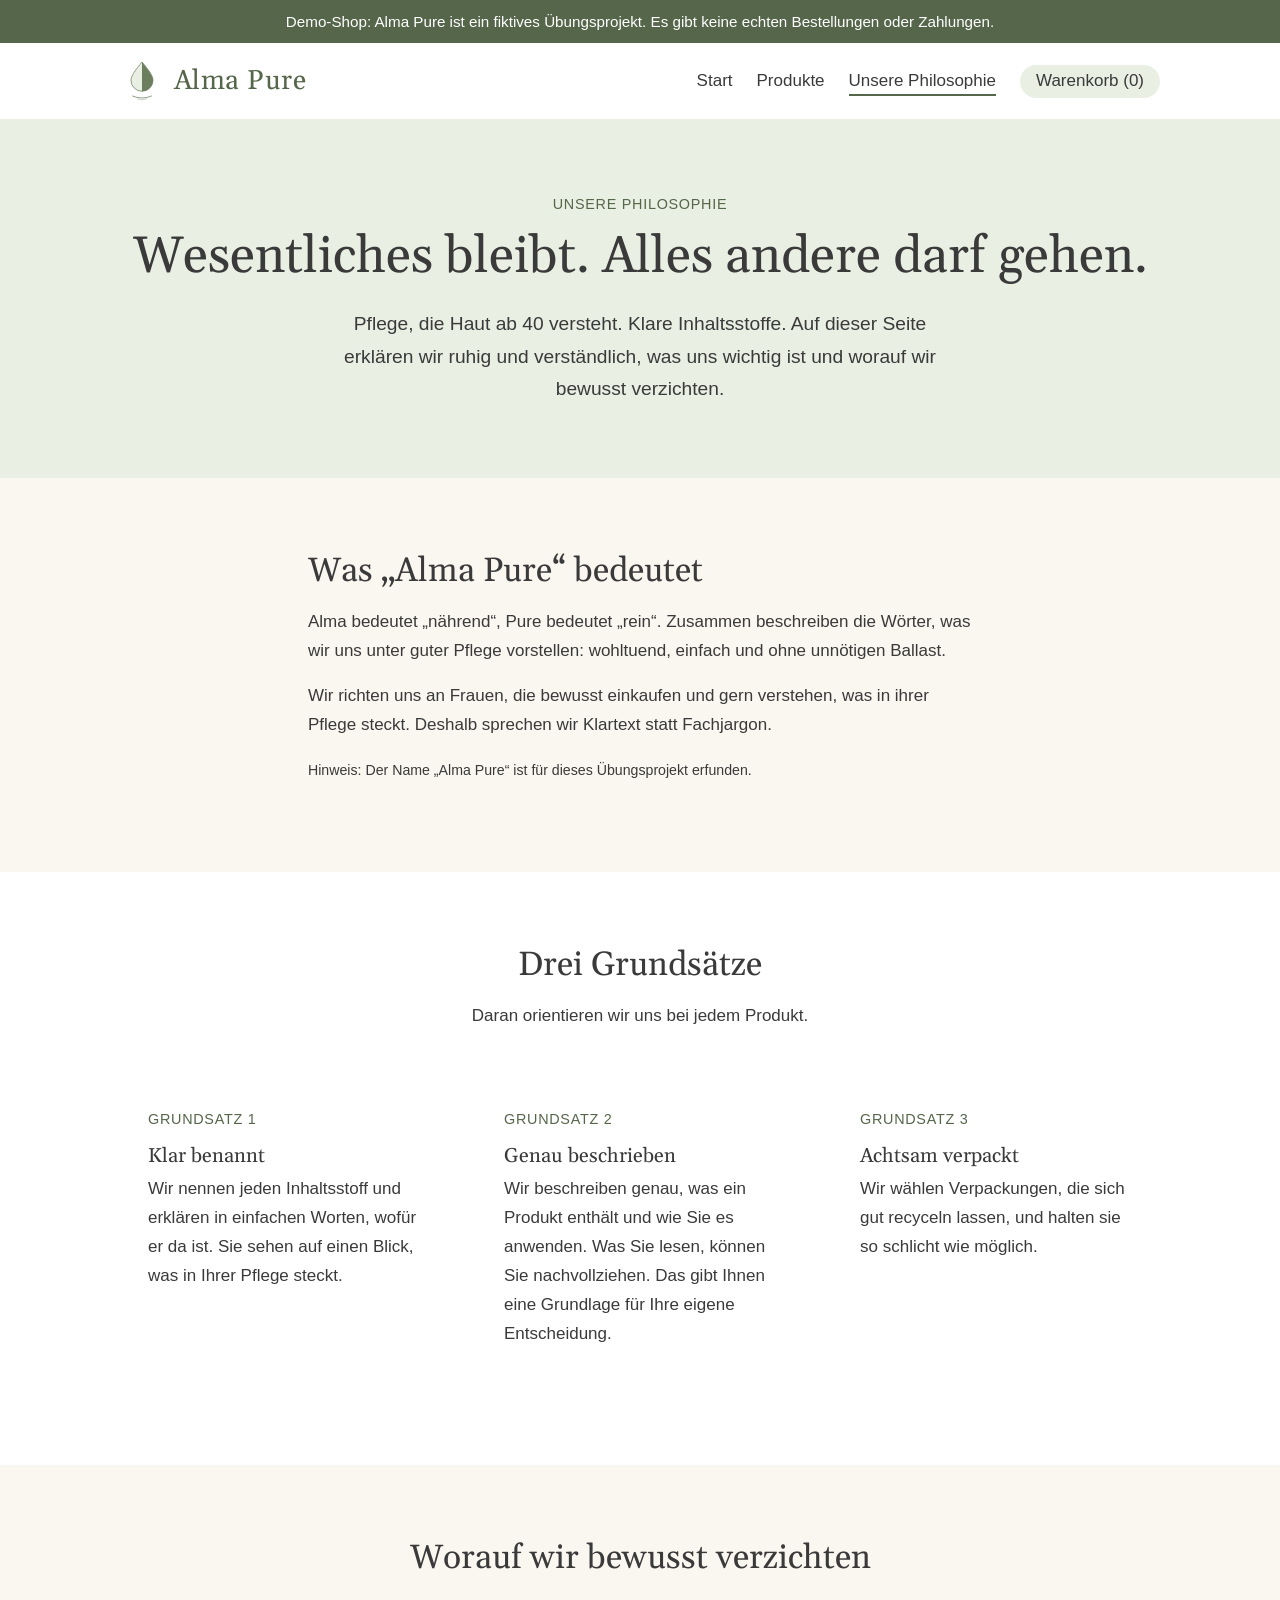
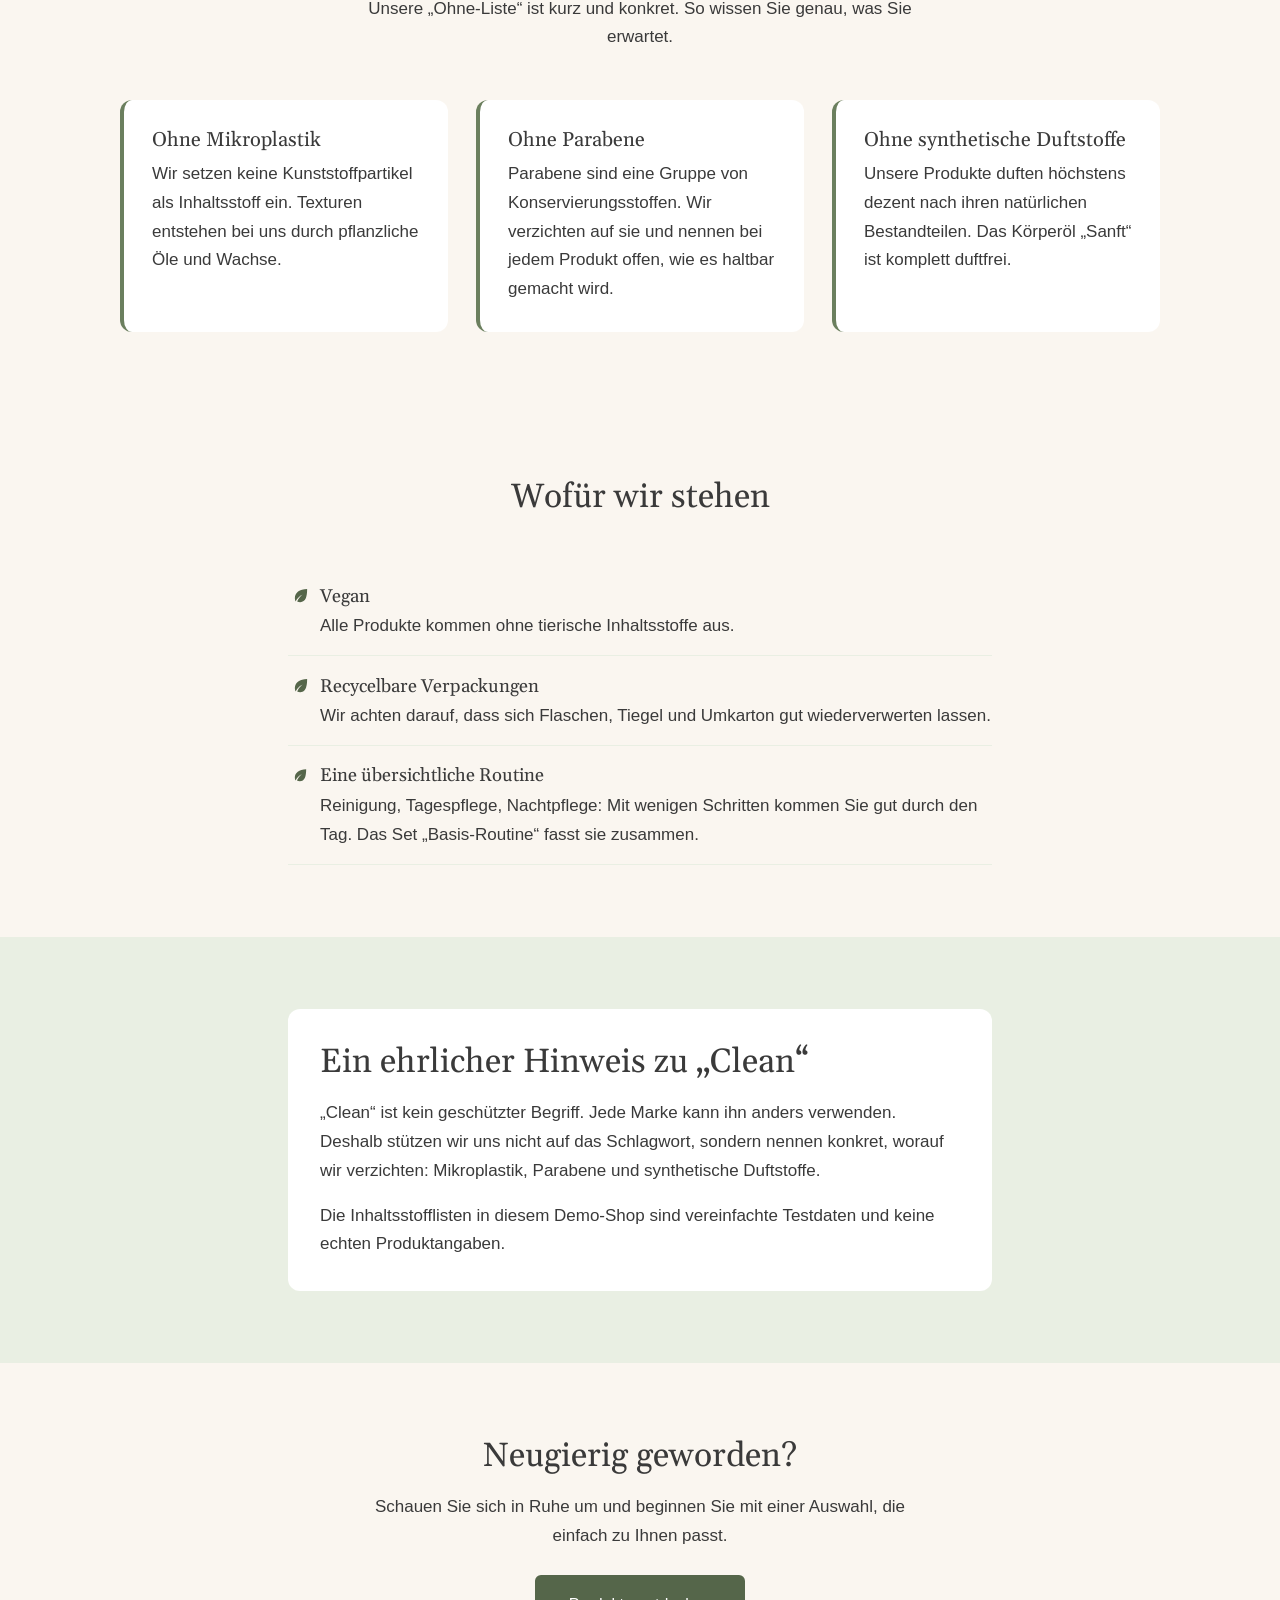
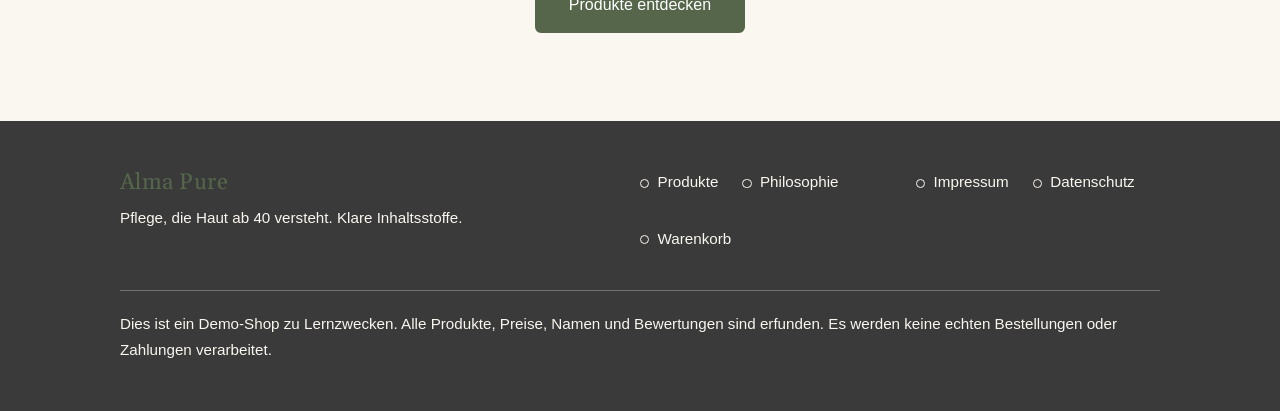
==== website/philosophie.html @ 1dfb5215 "Erster Stand: Alma Pure Demo-Shop Fünf Seiten (Start, Produkte, Produkt, Warenkorb, Philosophie), ge" ====
<!DOCTYPE html>
<html lang="de">
<head>
  <meta charset="UTF-8">
  <meta name="viewport" content="width=device-width, initial-scale=1">
  <title>Unsere Philosophie – Alma Pure (Demo-Shop)</title>
  <meta name="description" content="Die Philosophie von Alma Pure, einem fiktiven Demo-Shop: klar benannte Inhaltsstoffe und klare Worte dazu, worauf wir verzichten.">
  <link rel="stylesheet" href="css/style.css">
  <link rel="icon" type="image/svg+xml" href="images/alma-pure-symbol.svg">
</head>

<body>
  <a class="skip-link" href="#inhalt">Zum Inhalt springen</a>

  <div class="kopfbereich">
  <div class="demo-hinweis">
      Demo-Shop: Alma Pure ist ein fiktives Übungsprojekt. Es gibt keine echten Bestellungen oder Zahlungen.
    </div>
  
    <!-- KOPFZEILE (gleich wie auf der Startseite) -->
    <header>
      <div class="header-inner">
        <a class="logo" href="index.html">
          <img src="images/alma-pure-symbol.svg" alt="" width="40" height="40">
          <span>Alma Pure</span>
        </a>
        <!-- Button nur auf dem Handy sichtbar (siehe css/style.css, Abschnitt 17, und js/app.js) -->
        <button type="button" class="menue-button" aria-expanded="false" aria-controls="hauptmenue">Menü</button>
        <nav id="hauptmenue" aria-label="Hauptmenü">
          <ul>
            <li><a href="index.html">Start</a></li>
            <li><a href="produkte.html">Produkte</a></li>
            <li><a href="philosophie.html" aria-current="page">Unsere Philosophie</a></li>
            <li><a class="warenkorb-link" href="warenkorb.html">Warenkorb (0)</a></li>
          </ul>
        </nav>
      </div>
    </header>
  </div>

  <main id="inhalt">

    <!-- SEITENKOPF -->
    <section class="seiten-kopf" aria-labelledby="seitentitel">
      <div class="container">
        <span class="ueberzeile">Unsere Philosophie</span>
        <h1 id="seitentitel">Wesentliches bleibt. Alles andere darf gehen.</h1>
        <p class="einleitung">Pflege, die Haut ab 40 versteht. Klare Inhaltsstoffe. Auf dieser Seite erklären wir ruhig und verständlich, was uns wichtig ist und worauf wir bewusst verzichten.</p>
      </div>
    </section>

    <!-- DER NAME -->
    <section aria-labelledby="name-titel">
      <div class="container textspalte">
        <h2 id="name-titel">Was „Alma Pure“ bedeutet</h2>
        <p>Alma bedeutet „nährend“, Pure bedeutet „rein“. Zusammen beschreiben die Wörter, was wir uns unter guter Pflege vorstellen: wohltuend, einfach und ohne unnötigen Ballast.</p>
        <p>Wir richten uns an Frauen, die bewusst einkaufen und gern verstehen, was in ihrer Pflege steckt. Deshalb sprechen wir Klartext statt Fachjargon.</p>
        <p><small>Hinweis: Der Name „Alma Pure“ ist für dieses Übungsprojekt erfunden.</small></p>
      </div>
    </section>

    <!-- DREI GRUNDSÄTZE -->
    <section class="bestseller" aria-labelledby="grundsaetze-titel">
      <div class="container">
        <div class="section-kopf">
          <h2 id="grundsaetze-titel">Drei Grundsätze</h2>
          <p>Daran orientieren wir uns bei jedem Produkt.</p>
        </div>
        <div class="grundsaetze-grid">
          <article class="grundsatz">
            <span class="ueberzeile">Grundsatz 1</span>
            <h3>Klar benannt</h3>
            <p>Wir nennen jeden Inhaltsstoff und erklären in einfachen Worten, wofür er da ist. Sie sehen auf einen Blick, was in Ihrer Pflege steckt.</p>
          </article>
          <article class="grundsatz">
            <span class="ueberzeile">Grundsatz 2</span>
            <h3>Genau beschrieben</h3>
            <p>Wir beschreiben genau, was ein Produkt enthält und wie Sie es anwenden. Was Sie lesen, können Sie nachvollziehen. Das gibt Ihnen eine Grundlage für Ihre eigene Entscheidung.</p>
          </article>
          <article class="grundsatz">
            <span class="ueberzeile">Grundsatz 3</span>
            <h3>Achtsam verpackt</h3>
            <p>Wir wählen Verpackungen, die sich gut recyceln lassen, und halten sie so schlicht wie möglich.</p>
          </article>
        </div>
      </div>
    </section>

    <!-- OHNE-LISTE AUSFÜHRLICH -->
    <section class="ohne-detail" aria-labelledby="ohne-titel" style="background: var(--creme);">
      <div class="container">
        <div class="section-kopf">
          <h2 id="ohne-titel">Worauf wir bewusst verzichten</h2>
          <p>Unsere „Ohne-Liste“ ist kurz und konkret. So wissen Sie genau, was Sie erwartet.</p>
        </div>
        <div class="ohne-detail-grid">
          <div class="ohne-eintrag" style="background: var(--weiss);">
            <h3>Ohne Mikroplastik</h3>
            <p>Wir setzen keine Kunststoffpartikel als Inhaltsstoff ein. Texturen entstehen bei uns durch pflanzliche Öle und Wachse.</p>
          </div>
          <div class="ohne-eintrag" style="background: var(--weiss);">
            <h3>Ohne Parabene</h3>
            <p>Parabene sind eine Gruppe von Konservierungsstoffen. Wir verzichten auf sie und nennen bei jedem Produkt offen, wie es haltbar gemacht wird.</p>
          </div>
          <div class="ohne-eintrag" style="background: var(--weiss);">
            <h3>Ohne synthetische Duftstoffe</h3>
            <p>Unsere Produkte duften höchstens dezent nach ihren natürlichen Bestandteilen. Das Körperöl „Sanft“ ist komplett duftfrei.</p>
          </div>
        </div>
      </div>
    </section>

    <!-- WOFÜR WIR STEHEN -->
    <section aria-labelledby="mit-titel">
      <div class="container">
        <div class="section-kopf">
          <h2 id="mit-titel">Wofür wir stehen</h2>
        </div>
        <ul class="mit-liste">
          <li><strong>Vegan</strong><br>Alle Produkte kommen ohne tierische Inhaltsstoffe aus.</li>
          <li><strong>Recycelbare Verpackungen</strong><br>Wir achten darauf, dass sich Flaschen, Tiegel und Umkarton gut wiederverwerten lassen.</li>
          <li><strong>Eine übersichtliche Routine</strong><br>Reinigung, Tagespflege, Nachtpflege: Mit wenigen Schritten kommen Sie gut durch den Tag. Das Set „Basis-Routine“ fasst sie zusammen.</li>
        </ul>
      </div>
    </section>

    <!-- EHRLICHE EINORDNUNG -->
    <section class="stimmen" aria-labelledby="einordnung-titel">
      <div class="container">
        <div class="einordnung" style="background: var(--weiss);">
          <h2 id="einordnung-titel">Ein ehrlicher Hinweis zu „Clean“</h2>
          <p>„Clean“ ist kein geschützter Begriff. Jede Marke kann ihn anders verwenden. Deshalb stützen wir uns nicht auf das Schlagwort, sondern nennen konkret, worauf wir verzichten: Mikroplastik, Parabene und synthetische Duftstoffe.</p>
          <p>Die Inhaltsstofflisten in diesem Demo-Shop sind vereinfachte Testdaten und keine echten Produktangaben.</p>
        </div>
      </div>
    </section>

    <!-- ABSCHLUSS -->
    <section aria-labelledby="abschluss-titel">
      <div class="container">
        <div class="section-kopf" style="margin-bottom:0;">
          <h2 id="abschluss-titel">Neugierig geworden?</h2>
          <p>Schauen Sie sich in Ruhe um und beginnen Sie mit einer Auswahl, die einfach zu Ihnen passt.</p>
          <p class="mehr" style="margin-top:1.5rem;"><a class="button" href="produkte.html">Produkte entdecken</a></p>
        </div>
      </div>
    </section>

  </main>

  <!-- FUSSZEILE (gleich wie auf der Startseite) -->
  <footer class="seitenfuss">
    <div class="container">
      <div class="fuss-grid">
        <div>
          <p class="logo" style="font-size:1.4rem; margin-bottom:.5rem;">Alma Pure</p>
          <p>Pflege, die Haut ab 40 versteht. Klare Inhaltsstoffe.</p>
        </div>
        <nav aria-label="Shop">
          <ul>
            <li><a href="produkte.html">Produkte</a></li>
            <li><a href="philosophie.html">Philosophie</a></li>
            <li><a href="warenkorb.html">Warenkorb</a></li>
          </ul>
        </nav>
        <nav aria-label="Rechtliches">
          <ul>
            <li><a href="impressum.html">Impressum</a></li>
            <li><a href="datenschutz.html">Datenschutz</a></li>
          </ul>
        </nav>
      </div>
      <p class="fuss-demo">Dies ist ein Demo-Shop zu Lernzwecken. Alle Produkte, Preise, Namen und Bewertungen sind erfunden. Es werden keine echten Bestellungen oder Zahlungen verarbeitet.</p>
    </div>
  </footer>
  <script src="js/warenkorb.js"></script>
  <script src="js/app.js"></script>
</body>
</html>
---- website/css/style.css ----
/* ===== 0. Lokale Schriften (Reserve) =====
   Erste Wahl bleiben Georgia und Arial (auf Windows, Mac und iPhone vorinstalliert).
   Fehlen sie (z. B. auf Android), nimmt der Browser diese freien Schriften aus dem
   Ordner fonts/. Er lädt eine Datei nur, wenn er sie wirklich braucht.
   Quellen und Lizenzen: fonts/QUELLEN.txt */
@font-face {
  font-family: "Gelasio";
  src: url("../fonts/gelasio-latin-400-normal.woff2") format("woff2");
  font-weight: 400;
  font-style: normal;
  font-display: swap;          /* Text sofort zeigen, Schrift tauschen, sobald geladen */
}
@font-face {
  font-family: "Gelasio";
  src: url("../fonts/gelasio-latin-400-italic.woff2") format("woff2");
  font-weight: 400;
  font-style: italic;
  font-display: swap;
}
@font-face {
  font-family: "Arimo";
  src: url("../fonts/arimo-latin-400-normal.woff2") format("woff2");
  font-weight: 400;
  font-style: normal;
  font-display: swap;
}
@font-face {
  font-family: "Arimo";
  src: url("../fonts/arimo-latin-700-normal.woff2") format("woff2");
  font-weight: 700;
  font-style: normal;
  font-display: swap;
}

/* ===== 1. Grundeinstellungen: Farben und Schriften als Variablen ===== */
:root {
  --creme: #faf6f0;
  --salbei: #6b7f5e;
  --salbei-dunkel: #55664a;   /* etwas dunkler für guten Kontrast bei Buttons */
  --salbei-hell: #e9efe3;
  --text: #3a3a3a;
  --weiss: #ffffff;

  /* Schriften: der Browser nimmt die erste, die er findet */
  --schrift-titel: Georgia, "Gelasio", "Times New Roman", serif;
  --schrift-text: Arial, "Arimo", Helvetica, sans-serif;
}

* { box-sizing: border-box; margin: 0; padding: 0; }

body {
  font-family: var(--schrift-text);
  font-size: 1.0625rem;       /* 17 px, mindestens 16 px */
  line-height: 1.7;
  color: var(--text);
  background: var(--creme);
}

h1, h2, h3, .logo { font-family: var(--schrift-titel); font-weight: normal; line-height: 1.25; }
h1 { font-size: clamp(2rem, 5vw, 3.2rem); }
h2 { font-size: clamp(1.6rem, 3.5vw, 2.1rem); margin-bottom: 1rem; }
h3 { font-size: 1.25rem; margin-bottom: .4rem; }
p  { margin-bottom: 1rem; }
a  { color: var(--salbei-dunkel); }

.container { max-width: 1080px; margin: 0 auto; padding: 0 1.25rem; }
section { padding: 4.5rem 0; }

/* Sichtbarer Fokus für Tastatur-Nutzung (Barrierefreiheit) */
a:focus-visible, button:focus-visible { outline: 3px solid var(--salbei-dunkel); outline-offset: 3px; }

.skip-link { position: absolute; left: -999px; top: 0; background: var(--weiss); padding: .5rem 1rem; z-index: 20; }
.skip-link:focus { left: 0; }

/* ===== 2. Demo-Hinweis ganz oben ===== */
.demo-hinweis {
  background: var(--salbei-dunkel);
  color: var(--weiss);
  text-align: center;
  font-size: .95rem;
  padding: .55rem 1rem;
}

/* ===== 3. Kopfzeile ===== */
header { background: var(--weiss); border-bottom: 1px solid var(--salbei-hell); }
.header-inner { display: flex; align-items: center; justify-content: space-between; flex-wrap: wrap; gap: 1rem; padding: 1rem 1.25rem; max-width: 1080px; margin: 0 auto; }
.logo { font-size: 1.7rem; color: var(--salbei-dunkel); text-decoration: none; letter-spacing: .02em; }
.logo { display: inline-flex; align-items: center; gap: .6rem; }
.logo img { height: 44px; width: auto; display: block; }
nav ul { list-style: none; display: flex; gap: 1.5rem; flex-wrap: wrap; }
nav a { text-decoration: none; color: var(--text); padding: .25rem 0; border-bottom: 2px solid transparent; }
nav a:hover { border-bottom-color: var(--salbei); }
/* Aktuelle Seite im Menü markieren */
nav a[aria-current="page"] { border-bottom-color: var(--salbei-dunkel); }
.warenkorb-link { background: var(--salbei-hell); border-radius: 999px; padding: .4rem 1rem; }

/* Kopfbereich bleibt beim Scrollen oben stehen (Demo-Hinweis + Kopfzeile) */
.kopfbereich { position: sticky; top: 0; z-index: 10; }
/* Beim Sprung zu #inhalt nicht unter dem Kopfbereich verschwinden */
html { scroll-padding-top: 8rem; }

/* ===== 4. Hero (Startseite) ===== */
.hero { background: var(--salbei-hell); padding: 5rem 0; }
.hero-inner { display: grid; grid-template-columns: minmax(0, 1.1fr) minmax(0, .9fr); gap: 3rem; align-items: center; }
.hero p.einleitung { font-size: 1.2rem; max-width: 34rem; margin: 1.2rem 0 2rem; }
.hero-bild {
  margin: 0;
  min-width: 0;
  aspect-ratio: 4 / 5;
  border-radius: 200px 200px 16px 16px;
  overflow: hidden;
  background: var(--salbei-hell);
}
.hero-bild img {
  width: 100%;
  height: 100%;
  object-fit: cover;
  object-position: center 35%;   /* Bildausschnitt: Flasche gut im Rahmen */
  display: block;
}

.button {
  display: inline-block;
  background: var(--salbei-dunkel);
  color: var(--weiss);
  text-decoration: none;
  padding: .85rem 2rem;
  border-radius: 6px;
  border: 2px solid var(--salbei-dunkel);
  font-size: 1rem;
}
.button:hover { background: var(--weiss); color: var(--salbei-dunkel); }
.button.hell { background: transparent; color: var(--salbei-dunkel); }
.button.hell:hover { background: var(--salbei-dunkel); color: var(--weiss); }

/* ===== 5. Drei Vorteile ===== */
.vorteile-grid { display: grid; grid-template-columns: repeat(3, 1fr); gap: 2rem; text-align: center; }
.vorteil .symbol {
  width: 64px; height: 64px; margin: 0 auto 1rem;
  border-radius: 50%; background: var(--salbei-hell); color: var(--salbei-dunkel);
  display: flex; align-items: center; justify-content: center;
  font-family: var(--schrift-titel); font-size: 1.6rem;
}

/* ===== 6. Bestseller ===== */
.bestseller { background: var(--weiss); }
.section-kopf { text-align: center; max-width: 36rem; margin: 0 auto 3rem; }
.karten-grid { display: grid; grid-template-columns: repeat(auto-fit, minmax(220px, 1fr)); gap: 1.75rem; }
.karte { background: var(--creme); border-radius: 12px; overflow: hidden; display: flex; flex-direction: column; }
.karte-bild { aspect-ratio: 1 / 1; background: var(--salbei-hell); display: flex; align-items: center; justify-content: center; color: var(--salbei-dunkel); font-size: .95rem; text-align: center; padding: 1rem; }
.karte-text { padding: 1.25rem; display: flex; flex-direction: column; flex: 1; }
.kategorie { font-size: .9rem; color: var(--salbei-dunkel); letter-spacing: .05em; text-transform: uppercase; }
.preis { font-weight: bold; margin: .4rem 0 1rem; }
.karte .button { margin-top: auto; text-align: center; padding: .6rem 1rem; }
.mehr { text-align: center; margin-top: 2.5rem; }
.ueberzeile { display: block; margin-bottom: .5rem; font-size: .9rem; color: var(--salbei-dunkel); letter-spacing: .05em; text-transform: uppercase; }

/* ===== 7. Philosophie-Teaser (Startseite) ===== */
.philosophie-inner { display: grid; grid-template-columns: 1fr 1fr; gap: 3rem; align-items: center; }
.ohne-liste { list-style: none; background: var(--salbei-hell); border-radius: 12px; padding: 2rem; }
.ohne-liste li { padding: .5rem 0 .5rem 2rem; position: relative; }
/* Blatt-Symbol statt Strich: kleines SVG-Blatt in Salbei, nur Dekoration */
.ohne-liste li:not(.ohne-titel)::before { content: ""; position: absolute; left: .25rem; top: .85rem; width: 1.1rem; height: 1.1rem;
  background: url("data:image/svg+xml,%3Csvg xmlns='http://www.w3.org/2000/svg' viewBox='0 0 24 24'%3E%3Cpath fill='%2355664a' d='M20 3C10 3 4 8 4 15c0 1.6.4 3 1 4.2C7 15 10 12 14 10c-3 2.500-5.500 5.500-7 9.200 1.200.5 2.500.8 4 .8 7 0 9-7 9-17z'/%3E%3C/svg%3E") no-repeat center / contain; }
.ohne-liste .ohne-titel { padding-left: 0; }
.ohne-liste strong { display: block; font-family: var(--schrift-titel); font-weight: normal; font-size: 1.2rem; margin-bottom: .5rem; }

/* ===== 8. Kundenstimmen ===== */
.stimmen { background: var(--salbei-hell); }
.stimmen-grid { display: grid; grid-template-columns: repeat(auto-fit, minmax(260px, 1fr)); gap: 1.75rem; }
blockquote { background: var(--weiss); border-radius: 12px; padding: 1.75rem; }
blockquote p { font-family: var(--schrift-titel); font-style: italic; }
blockquote footer { font-size: .95rem; color: var(--salbei-dunkel); }
.hinweis-klein { text-align: center; font-size: .95rem; margin-top: 1.5rem; }

/* ===== 9. Fußzeile ===== */
footer.seitenfuss { background: var(--text); color: var(--creme); padding: 3rem 0 2rem; font-size: .95rem; }
.fuss-grid { display: grid; grid-template-columns: 2fr 1fr 1fr; gap: 2rem; margin-bottom: 2rem; }
footer.seitenfuss a { color: var(--creme); }
footer.seitenfuss ul { list-style: none; }
footer.seitenfuss li { margin-bottom: .4rem; }
/* kleine Kreise vor den Fußzeilen-Links */
footer.seitenfuss ul li { padding-left: 1.1rem; position: relative; }
footer.seitenfuss ul li::before { content: ""; position: absolute; left: 0; top: .6em; width: .45rem; height: .45rem; border: 1.500px solid var(--creme); border-radius: 50%; }
.fuss-demo { border-top: 1px solid rgba(250,246,240,.3); padding-top: 1.25rem; }

/* ===== 10. NEU: Seite "Unsere Philosophie" ===== */
.seiten-kopf { background: var(--salbei-hell); padding: 4.5rem 0; text-align: center; }
.seiten-kopf .einleitung { font-size: 1.2rem; max-width: 40rem; margin: 1.2rem auto 0; }

/* Schmale Textspalte: angenehm zu lesen */
.textspalte { max-width: 44rem; margin: 0 auto; }

/* Die drei Grundsätze als Karten */
.grundsaetze-grid { display: grid; grid-template-columns: repeat(3, 1fr); gap: 1.75rem; }
.grundsatz { background: var(--weiss); border-radius: 12px; padding: 1.75rem; }
.grundsatz .ueberzeile { margin-bottom: .75rem; }

/* Ohne-Liste ausführlich: Begriff + kurze Erklärung */
.ohne-detail { background: var(--weiss); }
.ohne-detail-grid { display: grid; grid-template-columns: repeat(auto-fit, minmax(260px, 1fr)); gap: 1.75rem; }
.ohne-eintrag { background: var(--creme); border-radius: 12px; padding: 1.75rem; border-left: 4px solid var(--salbei); }
.ohne-eintrag p:last-child { margin-bottom: 0; }

/* Mit-Liste (das, wofür wir stehen) */
.mit-liste { list-style: none; max-width: 44rem; margin: 0 auto; }
.mit-liste li { padding: .9rem 0 .9rem 2rem; position: relative; border-bottom: 1px solid var(--salbei-hell); }
.mit-liste li::before { content: ""; position: absolute; left: .25rem; top: 1.3rem; width: 1.1rem; height: 1.1rem;
  background: url("data:image/svg+xml,%3Csvg xmlns='http://www.w3.org/2000/svg' viewBox='0 0 24 24'%3E%3Cpath fill='%2355664a' d='M20 3C10 3 4 8 4 15c0 1.6.4 3 1 4.2C7 15 10 12 14 10c-3 2.500-5.500 5.500-7 9.200 1.200.5 2.500.8 4 .8 7 0 9-7 9-17z'/%3E%3C/svg%3E") no-repeat center / contain; }
.mit-liste strong { font-family: var(--schrift-titel); font-weight: normal; font-size: 1.15rem; }

/* Hinweis-Kasten für ehrliche Einordnung */
.einordnung { background: var(--salbei-hell); border-radius: 12px; padding: 2rem; max-width: 44rem; margin: 0 auto; }
.einordnung p:last-child { margin-bottom: 0; }

/* ===== 11. NEU: Produktseite ===== */
.zurueck { display: inline-block; margin-bottom: 1.5rem; }
.produkt-detail { display: grid; grid-template-columns: 1fr 1fr; gap: 3rem; align-items: start; }
.produkt-bild { aspect-ratio: 1 / 1; background: var(--salbei-hell); border-radius: 12px; display: flex; align-items: center;
  justify-content: center; color: var(--salbei-dunkel); text-align: center; padding: 1rem; }
.produkt-preis { font-size: 1.6rem; font-weight: bold; margin: .5rem 0 .25rem; }
.produkt-preis .alt { font-size: 1.1rem; font-weight: normal; }
.produkt-hinweis { margin-bottom: 1.25rem; }
.eigenschaften { list-style: none; display: flex; flex-wrap: wrap; gap: .5rem; margin: 1rem 0 1.5rem; }
.eigenschaften li { background: var(--salbei-hell); border-radius: 999px; padding: .3rem 1rem; }
.produkt-info h2 { font-size: 1.35rem; margin: 2rem 0 .75rem; }
.inhaltsstoffe { background: var(--creme); border-radius: 12px; padding: 1.25rem 1.5rem; }
.inhaltsstoffe dt { font-weight: bold; margin-top: .75rem; }
.inhaltsstoffe dt:first-child { margin-top: 0; }
.inhaltsstoffe dd { margin-left: 0; }
.testdaten-hinweis { margin-top: .75rem; font-size: 1rem; }
.set-liste { list-style: none; }
.set-liste li { padding: .5rem 0; border-bottom: 1px solid var(--salbei-hell); }
button.button { font-family: inherit; cursor: pointer; }

/* ===== 12. Handy-Ansicht (Responsive) ===== */
@media (max-width: 800px) {
  section { padding: 3rem 0; }
  .hero { padding: 3rem 0; }
  .seiten-kopf { padding: 3rem 0; }
  .hero-inner, .philosophie-inner, .vorteile-grid, .fuss-grid, .grundsaetze-grid, .produkt-detail { grid-template-columns: 1fr; }
  .hero-bild { aspect-ratio: 16 / 10; border-radius: 16px; order: -1; }
  .hero-bild img { object-position: center 12%; }  /* auf dem Handy: Flasche oben im Bild lassen */
  .header-inner { flex-direction: column; align-items: flex-start; padding: .6rem 1.25rem; gap: .4rem; }
}

/* ===== 13. NEU: Rückmeldung nach "In den Warenkorb" ===== */
.warenkorb-meldung { margin: .75rem 0 0; min-height: 1.7em; }

/* ===== 14. NEU: Warenkorb-Seite ===== */
.wk-liste { list-style: none; background: var(--weiss); border-radius: 12px; padding: .5rem 1.5rem; }
.wk-zeile { display: grid; grid-template-columns: 2fr 1fr auto 1fr auto; gap: 1rem; align-items: center; padding: 1.25rem 0; border-bottom: 1px solid var(--salbei-hell); }
.wk-zeile:last-child { border-bottom: 0; }
.wk-name a { font-family: var(--schrift-titel); font-size: 1.15rem; }
.wk-klein { display: block; font-size: .95rem; }
.wk-label { display: none; }
.wk-summe { font-weight: bold; text-align: right; }
.wk-menge { display: flex; align-items: center; gap: .5rem; }
.menge-zahl { min-width: 2rem; text-align: center; }
.menge-button { width: 2.75rem; height: 2.75rem; border-radius: 50%; border: 2px solid var(--salbei-dunkel); background: transparent; color: var(--salbei-dunkel); font-size: 1.25rem; font-family: inherit; cursor: pointer; }
.menge-button:hover { background: var(--salbei-dunkel); color: var(--weiss); }
.wk-entfernen { background: none; border: 0; color: var(--salbei-dunkel); text-decoration: underline; font-family: inherit; font-size: 1rem; cursor: pointer; padding: .5rem; }
.wk-gesamt { max-width: 26rem; margin: 2rem 0 0 auto; background: var(--salbei-hell); border-radius: 12px; padding: 1.5rem; }
.wk-gesamt-zeile { display: flex; justify-content: space-between; font-size: 1.3rem; margin-bottom: .25rem; }
.wk-gesamt .button { margin-top: 1rem; }
.wk-leer { text-align: center; max-width: 30rem; margin: 0 auto; }
#seitentitel:focus { outline: none; }

@media (max-width: 800px) {
  .wk-zeile { grid-template-columns: 1fr auto; }
  .wk-name { grid-column: 1 / -1; }
  .wk-preis, .wk-summe { grid-column: 1 / -1; text-align: left; }
  .wk-label { display: inline; }
  .wk-gesamt { max-width: none; }
}

/* ===== 15. NEU: Filter auf der Produktseite ===== */
.filter-leiste {
  display: flex;
  flex-wrap: wrap;            /* auf dem Handy rutschen Buttons in die nächste Zeile */
  gap: .75rem;                /* Abstand zwischen den Buttons */
  margin-bottom: 1.25rem;
}
.filter-button {
  font-family: inherit;
  font-size: 1rem;
  color: var(--salbei-dunkel);
  background: var(--creme);
  border: 2px solid var(--salbei-dunkel);
  border-radius: 999px;       /* runde "Pillen" wie die Eigenschaften-Chips */
  min-height: 2.75rem;        /* gut antippbar auf dem Handy */
  padding: .5rem 1.4rem;
  cursor: pointer;
}
.filter-button:hover { background: var(--salbei-hell); }
/* Aktiver Filter: gefüllt, damit klar ist, was gerade gewählt ist */
.filter-button[aria-pressed="true"] { background: var(--salbei-dunkel); color: var(--weiss); }
.filter-anzahl { margin-bottom: 2rem; font-size: 1rem; }

/* ===== 16. NEU: Produktraster mit gleichbleibender Kartengröße ===== */
/* auto-fill statt auto-fit: leere Spalten bleiben erhalten, eine einzelne Karte wird nicht auf volle Breite gezogen */
#produkt-grid { grid-template-columns: repeat(auto-fill, minmax(220px, 1fr)); }

/* ===== Produktbilder: Foto füllt die quadratische Fläche ===== */
.karte-bild:has(img), .produkt-bild:has(img) { padding: 0; overflow: hidden; }
.karte-bild img, .produkt-bild img { width: 100%; height: 100%; object-fit: cover; display: block; }

/* ===== 17. NEU: Menü-Button für das Handy =====
   Auf großen Bildschirmen gibt es keinen Button, die Navigation ist immer sichtbar.
   Auf dem Handy wird die Navigation eingeklappt und per Button "Menü" geöffnet.
   Wichtig: Das gilt nur, wenn js/app.js läuft und die Klasse "menue-bereit"
   an die Kopfzeile gesetzt hat. Ohne JavaScript bleibt die Navigation sichtbar. */
.menue-button { display: none; }

@media (max-width: 800px) {
  /* Logo links, Button rechts, Navigation darunter in voller Breite */
  .menue-bereit .header-inner { flex-direction: row; align-items: center; }

  .menue-bereit .menue-button {
    display: inline-block;
    font-family: inherit;
    font-size: 1rem;
    color: var(--salbei-dunkel);
    background: var(--weiss);
    border: 2px solid var(--salbei-dunkel);
    border-radius: 6px;
    min-height: 2.75rem;        /* mindestens 44 px: gut antippbar */
    padding: .4rem 1.1rem;
    cursor: pointer;
  }
  /* Beim Darüberfahren und solange das Menü offen ist: leicht eingefärbt */
  .menue-bereit .menue-button:hover,
  .menue-bereit .menue-button[aria-expanded="true"] { background: var(--salbei-hell); }

  /* Navigation zunächst versteckt, mit Klasse "offen" sichtbar */
  .menue-bereit #hauptmenue { display: none; flex-basis: 100%; }
  .menue-bereit #hauptmenue.offen { display: block; }

  /* Menüpunkte untereinander, mit genug Platz zum Antippen */
  .menue-bereit #hauptmenue ul { flex-direction: column; gap: 0; padding: .25rem 0 .5rem; }
  .menue-bereit #hauptmenue li a { display: inline-block; padding: .5rem 0; }
  .menue-bereit #hauptmenue li .warenkorb-link { padding: .4rem 1rem; margin-top: .4rem; }
}
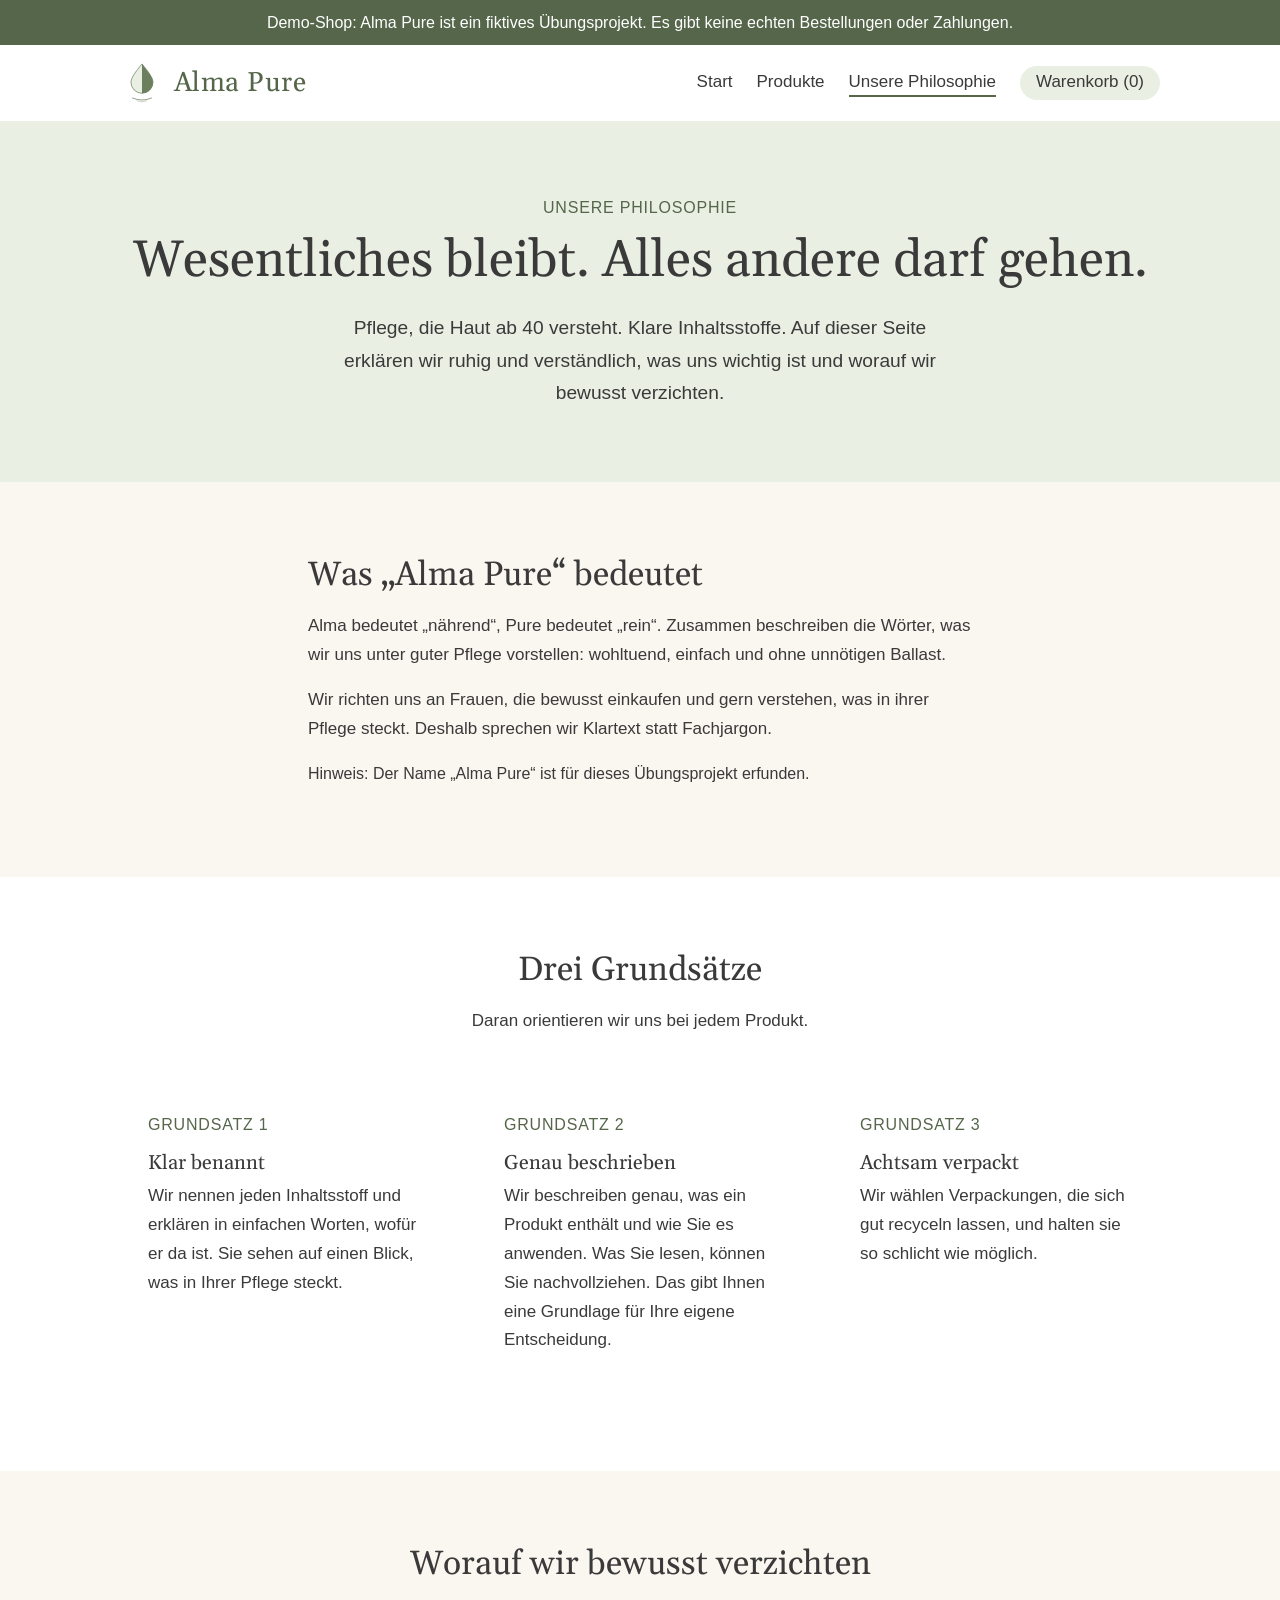
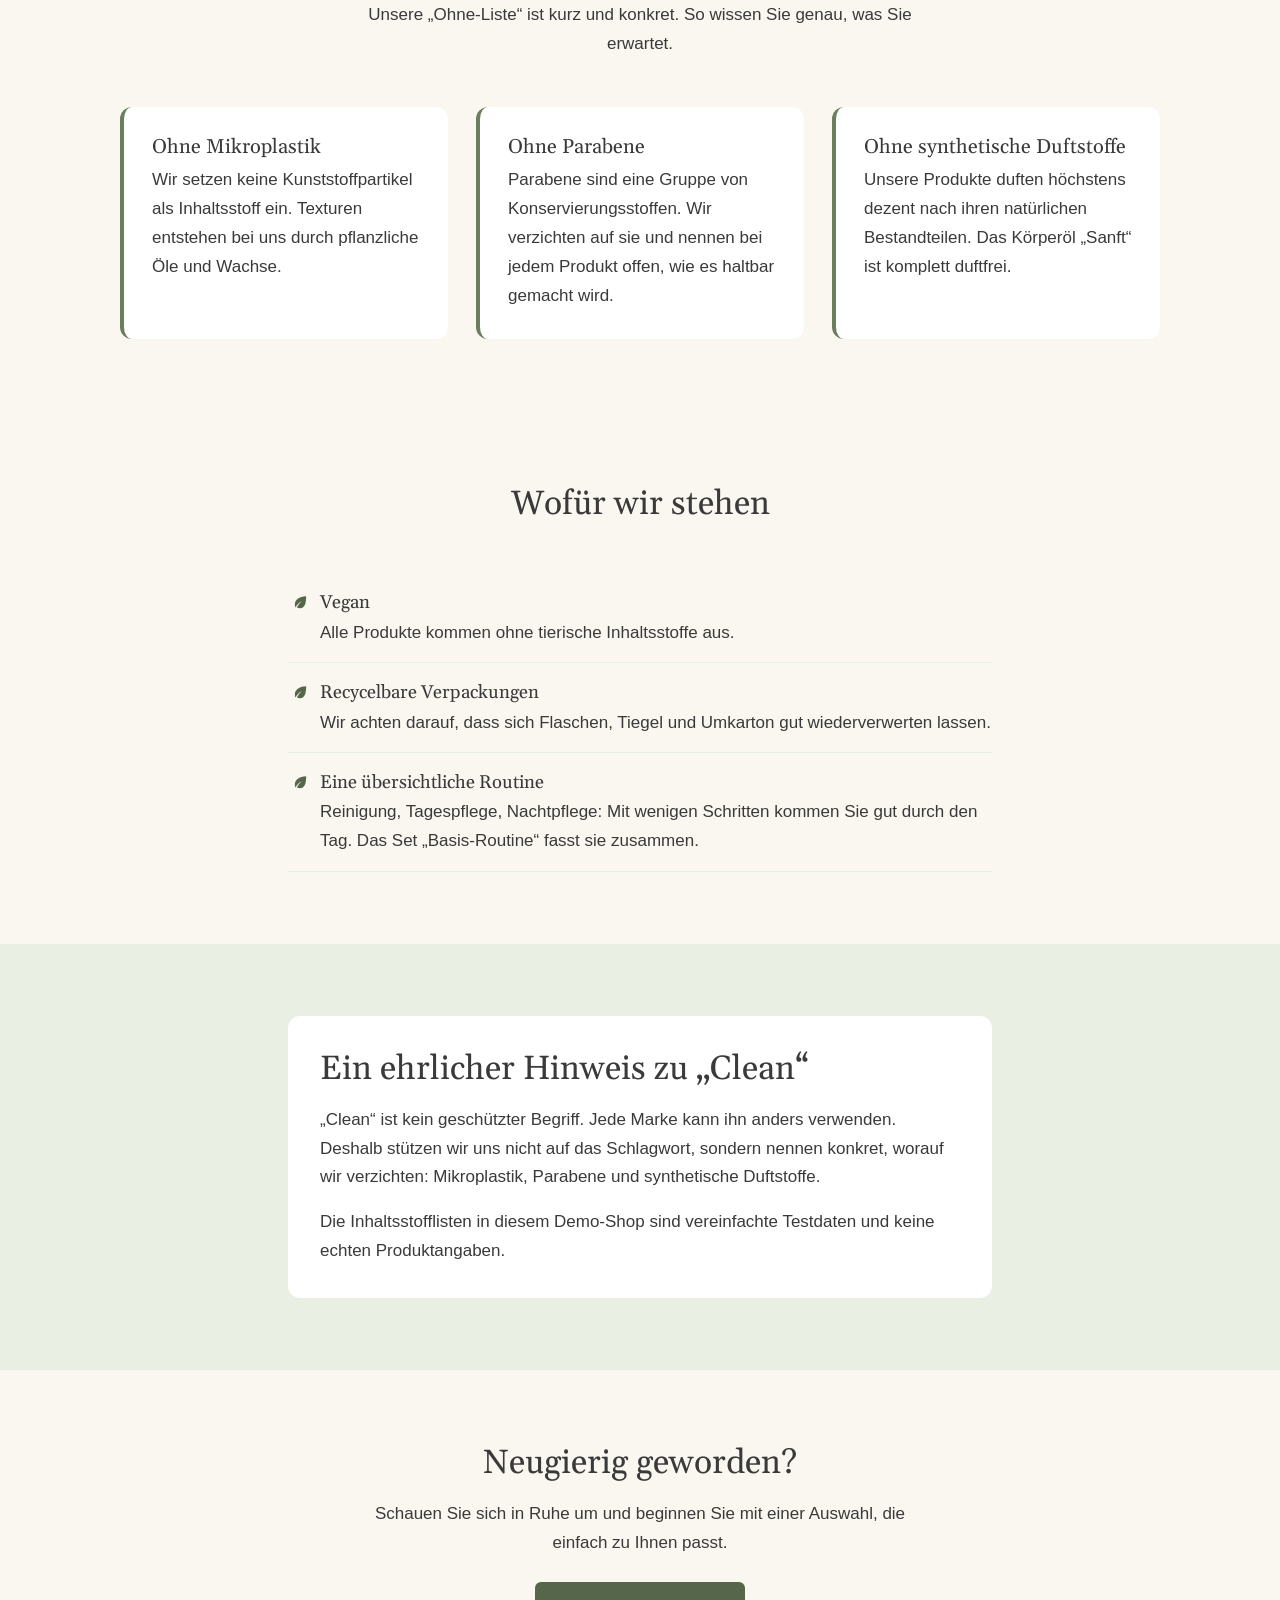
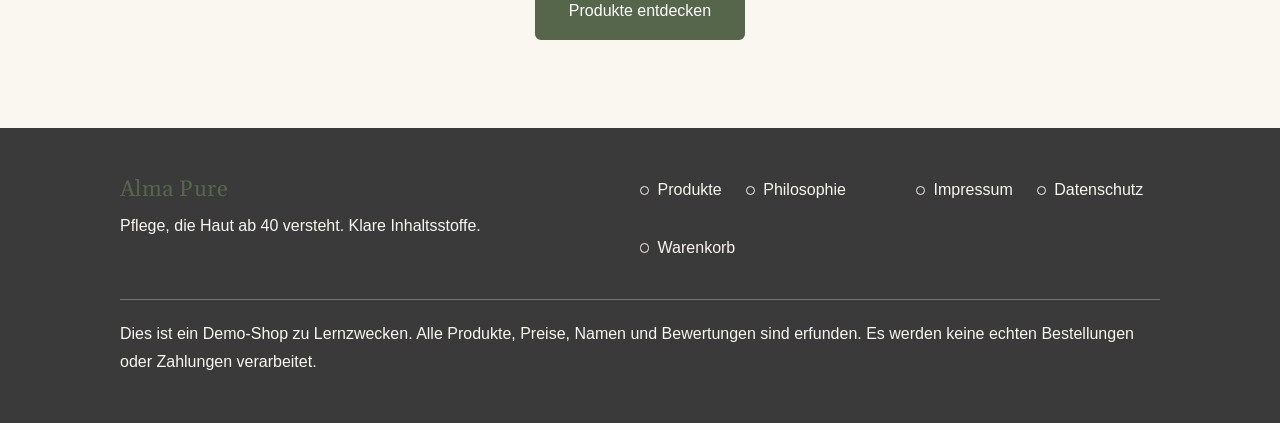
==== commit 236b9500: "Warenkorb: Menge 1 bis 10, Kaufen-Button auf Karten, Demo-Bestätigung, Zähler auf dem Handy - Produk" ====
--- a/website/philosophie.html
+++ b/website/philosophie.html
@@ -25,6 +25,8 @@
           <span>Alma Pure</span>
         </a>
         <!-- Button nur auf dem Handy sichtbar (siehe css/style.css, Abschnitt 17, und js/app.js) -->
+        <!-- Warenkorb mit Zähler: nur auf dem Handy, immer sichtbar neben dem Menü-Button -->
+        <a class="warenkorb-link warenkorb-mobil" href="warenkorb.html" aria-label="Warenkorb, 0 Artikel"><span class="warenkorb-zahl">0</span></a>
         <button type="button" class="menue-button" aria-expanded="false" aria-controls="hauptmenue">Menü</button>
         <nav id="hauptmenue" aria-label="Hauptmenü">
           <ul>
--- a/website/css/style.css
+++ b/website/css/style.css
@@ -62,6 +62,7 @@
 h3 { font-size: 1.25rem; margin-bottom: .4rem; }
 p  { margin-bottom: 1rem; }
 a  { color: var(--salbei-dunkel); }
+small { font-size: 1rem; }   /* Browser macht <small> sonst kleiner als 16 px */
 
 .container { max-width: 1080px; margin: 0 auto; padding: 0 1.25rem; }
 section { padding: 4.5rem 0; }
@@ -77,7 +78,7 @@
   background: var(--salbei-dunkel);
   color: var(--weiss);
   text-align: center;
-  font-size: .95rem;
+  font-size: 1rem;
   padding: .55rem 1rem;
 }
 
@@ -147,13 +148,17 @@
 .section-kopf { text-align: center; max-width: 36rem; margin: 0 auto 3rem; }
 .karten-grid { display: grid; grid-template-columns: repeat(auto-fit, minmax(220px, 1fr)); gap: 1.75rem; }
 .karte { background: var(--creme); border-radius: 12px; overflow: hidden; display: flex; flex-direction: column; }
-.karte-bild { aspect-ratio: 1 / 1; background: var(--salbei-hell); display: flex; align-items: center; justify-content: center; color: var(--salbei-dunkel); font-size: .95rem; text-align: center; padding: 1rem; }
+.karte-bild { aspect-ratio: 1 / 1; background: var(--salbei-hell); display: flex; align-items: center; justify-content: center; color: var(--salbei-dunkel); font-size: 1rem; text-align: center; padding: 1rem; }
 .karte-text { padding: 1.25rem; display: flex; flex-direction: column; flex: 1; }
-.kategorie { font-size: .9rem; color: var(--salbei-dunkel); letter-spacing: .05em; text-transform: uppercase; }
+.kategorie { font-size: 1rem; color: var(--salbei-dunkel); letter-spacing: .05em; text-transform: uppercase; }
 .preis { font-weight: bold; margin: .4rem 0 1rem; }
-.karte .button { margin-top: auto; text-align: center; padding: .6rem 1rem; }
+.preis .grundpreis { display: block; font-weight: normal; font-size: 1rem; }   /* Grundpreis in eigener Zeile */
+.karte .button { text-align: center; padding: .6rem 1rem; }
+/* Zwei Buttons untereinander, immer am unteren Rand der Karte */
+.karte-aktionen { margin-top: auto; display: flex; flex-direction: column; gap: .5rem; }
+.karte-meldung { margin: 0; min-height: 1.7em; font-size: 1rem; }
 .mehr { text-align: center; margin-top: 2.5rem; }
-.ueberzeile { display: block; margin-bottom: .5rem; font-size: .9rem; color: var(--salbei-dunkel); letter-spacing: .05em; text-transform: uppercase; }
+.ueberzeile { display: block; margin-bottom: .5rem; font-size: 1rem; color: var(--salbei-dunkel); letter-spacing: .05em; text-transform: uppercase; }
 
 /* ===== 7. Philosophie-Teaser (Startseite) ===== */
 .philosophie-inner { display: grid; grid-template-columns: 1fr 1fr; gap: 3rem; align-items: center; }
@@ -170,11 +175,11 @@
 .stimmen-grid { display: grid; grid-template-columns: repeat(auto-fit, minmax(260px, 1fr)); gap: 1.75rem; }
 blockquote { background: var(--weiss); border-radius: 12px; padding: 1.75rem; }
 blockquote p { font-family: var(--schrift-titel); font-style: italic; }
-blockquote footer { font-size: .95rem; color: var(--salbei-dunkel); }
-.hinweis-klein { text-align: center; font-size: .95rem; margin-top: 1.5rem; }
+blockquote footer { font-size: 1rem; color: var(--salbei-dunkel); }
+.hinweis-klein { text-align: center; font-size: 1rem; margin-top: 1.5rem; }
 
 /* ===== 9. Fußzeile ===== */
-footer.seitenfuss { background: var(--text); color: var(--creme); padding: 3rem 0 2rem; font-size: .95rem; }
+footer.seitenfuss { background: var(--text); color: var(--creme); padding: 3rem 0 2rem; font-size: 1rem; }
 .fuss-grid { display: grid; grid-template-columns: 2fr 1fr 1fr; gap: 2rem; margin-bottom: 2rem; }
 footer.seitenfuss a { color: var(--creme); }
 footer.seitenfuss ul { list-style: none; }
@@ -233,6 +238,32 @@
 .set-liste li { padding: .5rem 0; border-bottom: 1px solid var(--salbei-hell); }
 button.button { font-family: inherit; cursor: pointer; }
 
+/* Brotkrumen (Weg zurück): Startseite / Produkte / Produktname */
+.brotkrumen { margin-bottom: 1.5rem; }
+.brotkrumen ol { list-style: none; display: flex; flex-wrap: wrap; gap: .4rem; padding: 0; margin: 0; }
+.brotkrumen li + li::before { content: "/"; margin-right: .4rem; color: var(--salbei-dunkel); }
+.brotkrumen [aria-current="page"] { font-weight: bold; }
+
+/* Kurzbeschreibung, Preiszusatz und großer Warenkorb-Button */
+.produkt-kurztext { font-size: 1.1rem; margin: .5rem 0 1rem; }
+.preis-zusatz { font-size: 1rem; margin: 0 0 .25rem; }
+.button-gross { width: 100%; max-width: 22rem; font-size: 1.1rem; padding: 1rem 2rem; }
+
+/* Kasten "Versand und Rückgabe" */
+.versand-box { background: var(--salbei-hell); border-radius: 12px; padding: 1.25rem 1.5rem; margin-top: 1.5rem; }
+.produkt-info .versand-box h2 { margin-top: 0; font-size: 1.2rem; }
+.versand-box dl, .produktdaten { display: grid; grid-template-columns: max-content 1fr; gap: .5rem 1.25rem; margin: 0; }
+.versand-box dt, .produktdaten dt { font-weight: bold; }
+.versand-box dd, .produktdaten dd { margin: 0; }
+.versand-demo { font-size: 1rem; margin: .75rem 0 0; }
+
+/* Technische Daten */
+.produktdaten { background: var(--weiss); border-radius: 12px; padding: 1.25rem 1.5rem; }
+@media (max-width: 500px) {
+  .versand-box dl, .produktdaten { grid-template-columns: 1fr; gap: .1rem; }
+  .versand-box dd, .produktdaten dd { margin-bottom: .5rem; }
+}
+
 /* ===== 12. Handy-Ansicht (Responsive) ===== */
 @media (max-width: 800px) {
   section { padding: 3rem 0; }
@@ -252,16 +283,25 @@
 .wk-zeile { display: grid; grid-template-columns: 2fr 1fr auto 1fr auto; gap: 1rem; align-items: center; padding: 1.25rem 0; border-bottom: 1px solid var(--salbei-hell); }
 .wk-zeile:last-child { border-bottom: 0; }
 .wk-name a { font-family: var(--schrift-titel); font-size: 1.15rem; }
-.wk-klein { display: block; font-size: .95rem; }
+.wk-klein { display: block; font-size: 1rem; }
 .wk-label { display: none; }
 .wk-summe { font-weight: bold; text-align: right; }
 .wk-menge { display: flex; align-items: center; gap: .5rem; }
 .menge-zahl { min-width: 2rem; text-align: center; }
 .menge-button { width: 2.75rem; height: 2.75rem; border-radius: 50%; border: 2px solid var(--salbei-dunkel); background: transparent; color: var(--salbei-dunkel); font-size: 1.25rem; font-family: inherit; cursor: pointer; }
-.menge-button:hover { background: var(--salbei-dunkel); color: var(--weiss); }
+.menge-button:hover:not(:disabled) { background: var(--salbei-dunkel); color: var(--weiss); }
+/* Gesperrter Button (Menge 1 oder 10): blass, Mauszeiger zeigt "nicht möglich" */
+.menge-button:disabled { opacity: .35; cursor: not-allowed; }
+.wk-menge { flex-wrap: wrap; }
+.wk-grenze { flex-basis: 100%; }
 .wk-entfernen { background: none; border: 0; color: var(--salbei-dunkel); text-decoration: underline; font-family: inherit; font-size: 1rem; cursor: pointer; padding: .5rem; }
 .wk-gesamt { max-width: 26rem; margin: 2rem 0 0 auto; background: var(--salbei-hell); border-radius: 12px; padding: 1.5rem; }
-.wk-gesamt-zeile { display: flex; justify-content: space-between; font-size: 1.3rem; margin-bottom: .25rem; }
+.wk-gesamt-zeile { display: flex; justify-content: space-between; font-size: 1.3rem; margin-bottom: .25rem;
+  border-top: 1px solid var(--salbei); padding-top: .75rem; }
+/* Rechnung im Warenkorb: Zwischensumme und Versand, darunter der Hinweis zur kostenlosen Lieferung */
+.wk-rechnung-zeile { display: flex; justify-content: space-between; margin-bottom: .25rem; }
+.wk-versand-hinweis { font-size: 1rem; margin-bottom: .75rem; }
+.wk-hinweis { font-size: 1rem; margin-bottom: 0; }
 .wk-gesamt .button { margin-top: 1rem; }
 .wk-leer { text-align: center; max-width: 30rem; margin: 0 auto; }
 #seitentitel:focus { outline: none; }
@@ -341,3 +381,36 @@
   .menue-bereit #hauptmenue li a { display: inline-block; padding: .5rem 0; }
   .menue-bereit #hauptmenue li .warenkorb-link { padding: .4rem 1rem; margin-top: .4rem; }
 }
+
+/* ===== 18. NEU: Warenkorb-Zähler auf dem Handy immer sichtbar =====
+   Auf dem Handy steht "Warenkorb (…)" direkt neben dem Menü-Button,
+   statt versteckt im eingeklappten Menü. Auf großen Bildschirmen bleibt
+   er wie bisher in der Navigation. */
+.warenkorb-mobil { display: none; }
+
+@media (max-width: 800px) {
+  .menue-bereit .warenkorb-mobil {
+    display: inline-flex;
+    align-items: center;
+    min-height: 2.75rem;        /* gut antippbar */
+    gap: .35rem;
+    padding: .4rem .9rem;
+    margin-left: auto;          /* schiebt Zähler und Menü-Button nach rechts */
+    color: var(--text);
+    text-decoration: none;
+    font-weight: bold;
+  }
+  /* Taschen-Symbol vor der Zahl (als kleines Bild direkt im CSS) */
+  .menue-bereit .warenkorb-mobil::before {
+    content: "";
+    width: 1.4rem;
+    height: 1.4rem;
+    background: url("data:image/svg+xml,%3Csvg xmlns='http://www.w3.org/2000/svg' viewBox='0 0 24 24' fill='none' stroke='%2355664a' stroke-width='2' stroke-linecap='round' stroke-linejoin='round'%3E%3Cpath d='M5 8h14l-1.2 12H6.2L5 8z'/%3E%3Cpath d='M9 8V6a3 3 0 0 1 6 0v2'/%3E%3C/svg%3E") no-repeat center / contain;
+  }
+  .menue-bereit .warenkorb-mobil[aria-current="page"] { outline: 2px solid var(--salbei-dunkel); }
+  /* Logo auf dem Handy etwas kleiner, damit alles in eine Zeile passt */
+  .menue-bereit .logo { font-size: 1.4rem; gap: .45rem; }
+  .menue-bereit .logo img { height: 36px; }
+  /* Im aufgeklappten Menü nicht noch einmal zeigen */
+  .menue-bereit #hauptmenue li:has(.warenkorb-link) { display: none; }
+}
